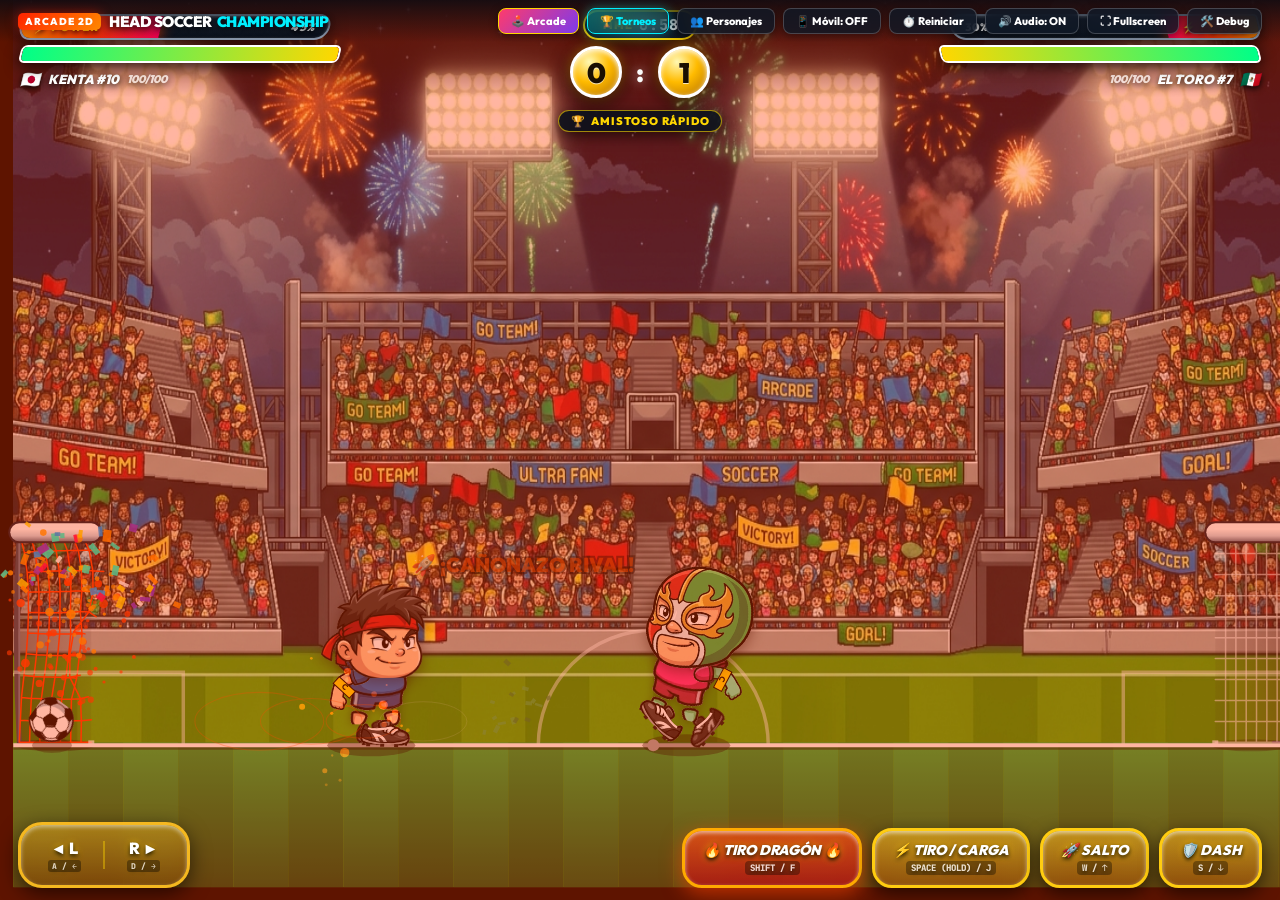
==== games/head-soccer/index.html @ 5e42bff2 "feat: Arcade Multiverse 3-en-1 (Pixel Arena Cars, Head Soccer, Shonen Smash)" ====
<!DOCTYPE html>
<html lang="es">
<head>
  <meta charset="UTF-8">
  <meta name="viewport" content="width=device-width, initial-scale=1.0, maximum-scale=1.0, user-scalable=no">
  <title>Head Soccer 2D — Authentic Arcade Championship</title>

  <!-- Google Fonts -->
  <link rel="preconnect" href="https://fonts.googleapis.com">
  <link rel="preconnect" href="https://fonts.gstatic.com" crossorigin>
  <link href="https://fonts.googleapis.com/css2?family=JetBrains+Mono:wght@700;900&family=Outfit:wght@400;600;700;800;900&display=swap" rel="stylesheet">

  <!-- Modular Stylesheets -->
  <link rel="stylesheet" href="css/variables.css?v=rework5">
  <link rel="stylesheet" href="css/layout.css?v=rework5">
  <link rel="stylesheet" href="css/stage.css?v=rework5">
  <link rel="stylesheet" href="css/inspector.css?v=rework5">
</head>
<body>

  <!-- TOP COMPACT APP HEADER -->
  <header class="arcade-header">
    <div class="brand-row">
      <span class="brand-badge-arcade">ARCADE 2D</span>
      <div class="brand-title-arcade">HEAD SOCCER <span>CHAMPIONSHIP</span></div>
    </div>

    <div class="header-actions">
      <button class="header-btn" id="btnGoArcadeHub" style="background:linear-gradient(135deg,#ff3b6b,#7c3aed);color:#fff;border-color:#ffd700;">🕹️ Arcade</button>
      <button class="header-btn highlight" id="btnOpenTournaments">🏆 Torneos</button>
      <button class="header-btn" id="btnOpenRoster">👥 Personajes</button>
      <button class="header-btn" id="btnToggleMobile">📱 Móvil: OFF</button>
      <button class="header-btn" id="btnRestartMatch">⏱️ Reiniciar</button>
      <button class="header-btn" id="audioToggleBtn">🔊 Audio: ON</button>
      <button class="header-btn" id="btnFullscreen">⛶ Fullscreen</button>
      <button class="header-btn" id="btnToggleDebug">🛠️ Debug</button>
    </div>
  </header>

  <!-- FULLSCREEN GAME VIEWPORT -->
  <div class="game-viewport-wrapper" id="gameViewport">
    <canvas id="gameCanvas"></canvas>

    <!-- AUTHENTIC ARCADE HUD OVERLAY -->
    <div class="arcade-hud-root">
      
      <!-- P1 STATUS (LEFT) -->
      <div class="hud-fighter-bar p1">
        <div class="winged-power-frame p1">
          <div class="power-fill-bar" id="p1PowerBar" style="width: 30%;"></div>
          <div class="power-label-overlay">
            <span style="color: #ffd700;">⚡ POWER</span>
            <span id="p1PowerPct" style="color: #fff;">30%</span>
          </div>
        </div>

        <div class="life-bar-frame p1">
          <div class="life-damage-ghost" id="p1DamageGhost"></div>
          <div class="life-fill-bar" id="p1LifeBar"></div>
        </div>

        <div class="hud-name-badge" id="p1Badge">
          <span class="char-flag-icon" id="p1Flag">🇯🇵</span>
          <span id="p1Name">KENTA #10</span>
          <span style="font-size: 11px; opacity: 0.7;" id="p1HpText">100/100</span>
        </div>
      </div>

      <!-- CENTER SCOREBOARD & MATCH TIMER -->
      <div class="arcade-center-board">
        <div class="match-clock-box">
          <span>TIME</span>
          <span id="matchClock" style="color: #fff;">0:60</span>
        </div>

        <div class="score-discs-row">
          <div class="score-disc" id="p1Score">0</div>
          <div class="score-colon">:</div>
          <div class="score-disc" id="rivalScore">0</div>
        </div>

        <div class="hud-tournament-pill" id="hudTournamentPill">
          <span class="tourn-icon">🏆</span>
          <span id="tournStatusText">AMISTOSO RÁPIDO</span>
        </div>
      </div>

      <!-- RIVAL STATUS (RIGHT) -->
      <div class="hud-fighter-bar rival">
        <div class="winged-power-frame rival">
          <div class="power-fill-bar" id="rivalPowerBar" style="width: 30%;"></div>
          <div class="power-label-overlay" style="flex-direction: row-reverse;">
            <span style="color: #ff3700;">⚡ POWER</span>
            <span id="rivalPowerPct" style="color: #fff;">30%</span>
          </div>
        </div>

        <div class="life-bar-frame rival">
          <div class="life-damage-ghost" id="rivalDamageGhost"></div>
          <div class="life-fill-bar" id="rivalLifeBar"></div>
        </div>

        <div class="hud-name-badge" id="rivalBadge" style="flex-direction: row-reverse;">
          <span class="char-flag-icon" id="rivalFlag">🇲🇽</span>
          <span id="rivalName">EL TORO #7</span>
          <span style="font-size: 11px; opacity: 0.7;" id="rivalHpText">100/100</span>
        </div>
      </div>

    </div>

    <!-- STATUS PILLS -->
    <div class="hud-status-pills">
      <div class="status-pill dizzy" id="pillDizzy">😵 ¡MAREADO / STUNNED!</div>
      <div class="status-pill knockdown" id="pillKnockdown">💫 ¡DERRIBO / KNOCKDOWN!</div>
    </div>

    <!-- GOAL & MATCH OVER BANNERS -->
    <div class="goal-banner-overlay" id="goalBanner">¡¡¡GOOOOOOOLAZO!!! 🔥</div>
    <div class="match-over-overlay" id="matchOverBanner">
      <div id="matchOverTitle">¡VICTORIA! 🏆</div>
      <div style="font-size: 18px; margin-top: 6px; color: #ffd700;" id="matchOverSub">Presiona espacio para continuar</div>
    </div>

    <!-- BOTTOM ARCADE ACTION BUTTONS (AUTHENTIC RETRO CABINET) -->
    <div class="arcade-bottom-controls">
      <!-- Movement Group (Left Golden Dual D-Pad) -->
      <div class="ctrl-group">
        <div class="arcade-dpad-golden">
          <button class="dpad-arrow-btn" id="btnMoveLeft">
            <span>◄ L</span>
            <span class="arrow-key-hint">A / ←</span>
          </button>
          <div class="dpad-divider"></div>
          <button class="dpad-arrow-btn" id="btnMoveRight">
            <span>R ►</span>
            <span class="arrow-key-hint">D / →</span>
          </button>
        </div>
      </div>

      <!-- Actions Group (Right Golden Arcade Buttons) -->
      <div class="ctrl-group">
        <button class="golden-arcade-btn super-btn" id="btnSuper">
          <span id="superBtnName">🔥 TIRO DRAGÓN</span>
          <span class="btn-key-badge">SHIFT / F</span>
        </button>
        <button class="golden-arcade-btn" id="btnKick">
          <span>⚡ TIRO / CARGA</span>
          <span class="btn-key-badge">SPACE (HOLD) / J</span>
        </button>
        <button class="golden-arcade-btn" id="btnJump">
          <span>🚀 SALTO</span>
          <span class="btn-key-badge">W / ↑</span>
        </button>
        <button class="golden-arcade-btn" id="btnDash">
          <span>🛡️ DASH</span>
          <span class="btn-key-badge">S / ↓</span>
        </button>
      </div>
    </div>

    <!-- FLOATING DEBUGGER PANEL (OPTIONAL PAIR-PROGRAMMING TOOLS) -->
    <div class="floating-debug-panel" id="floatingDebugPanel">
      <div class="debug-header">
        <span>🦴 SPINE RIG & HITBOX INSPECTOR</span>
        <button class="debug-close" id="btnCloseDebug">✕</button>
      </div>

      <div class="debug-section">
        <div class="debug-section-title">Capas de Depuración</div>
        <div class="debug-card">
          <div class="debug-row">
            <span>Hitboxes de Impacto</span>
            <label class="debug-switch">
              <input type="checkbox" id="dbgHitboxes">
              <span class="debug-slider-track"></span>
            </label>
          </div>
          <div class="debug-row">
            <span>Huesos Spine 2D (Diamonds)</span>
            <label class="debug-switch">
              <input type="checkbox" id="dbgBones">
              <span class="debug-slider-track"></span>
            </label>
          </div>
          <div class="debug-row">
            <span>Malla / Wireframe (Mesh)</span>
            <label class="debug-switch">
              <input type="checkbox" id="dbgMesh">
              <span class="debug-slider-track"></span>
            </label>
          </div>
          <div class="debug-row">
            <span>Rival CPU Activo</span>
            <label class="debug-switch">
              <input type="checkbox" id="dbgRival" checked>
              <span class="debug-slider-track"></span>
            </label>
          </div>
        </div>
      </div>

      <div class="debug-section">
        <div class="debug-section-title">Parámetros de Física</div>
        <div class="debug-card">
          <div class="debug-range-wrap">
            <div class="debug-range-header">
              <span>Tamaño Cabeza</span>
              <span id="dbgValHead">1.0x</span>
            </div>
            <input type="range" id="dbgSliderHead" min="0.7" max="1.5" step="0.05" value="1.0">
          </div>
          <div class="debug-range-wrap">
            <div class="debug-range-header">
              <span>Velocidad de Juego</span>
              <span id="dbgValSpeed">1.0x</span>
            </div>
            <input type="range" id="dbgSliderSpeed" min="0.2" max="2.0" step="0.1" value="1.0">
          </div>
        </div>
      </div>

      <div class="debug-section">
        <div class="debug-section-title">Propiedades de Porterías 🥅</div>
        <div class="debug-card">
          <div class="debug-row">
            <span>Estilo de Red</span>
            <select class="debug-select" id="dbgNetStyle">
              <option value="hexagon" selected>Hexagonal Champions 🏆</option>
              <option value="diamond">Malla Diamante Pro 💎</option>
              <option value="classic">Rejilla Clásica ⚽</option>
            </select>
          </div>
          <div class="debug-row">
            <span>Color de Red</span>
            <select class="debug-select" id="dbgNetColor">
              <option value="champions" selected>Plata Champions ✨</option>
              <option value="gold">Dorado Torneo 🥇</option>
              <option value="neon_cyan">Neón Arcade ⚡</option>
              <option value="classic">Blanco Estadio 🏟️</option>
            </select>
          </div>
          <div class="debug-row">
            <span>Sensores LED de Gol</span>
            <label class="debug-switch">
              <input type="checkbox" id="dbgGoalLed">
              <span class="debug-slider-track"></span>
            </label>
          </div>
          <div class="debug-row">
            <span>Línea Láser de Gol</span>
            <label class="debug-switch">
              <input type="checkbox" id="dbgGoalLaser">
              <span class="debug-slider-track"></span>
            </label>
          </div>
          <div class="debug-row">
            <span>Vibración de Postes</span>
            <label class="debug-switch">
              <input type="checkbox" id="dbgGoalVibe" checked>
              <span class="debug-slider-track"></span>
            </label>
          </div>
        </div>
      </div>
    </div>
  </div>

  <!-- CHARACTER SELECTION MODAL -->
  <div class="modal-backdrop" id="charSelectModal">
    <div class="char-select-dialog">
      <div class="char-select-header">
        <div class="char-select-title-group">
          <h2>🏆 ROSTER DE PERSONAJES</h2>
          <p>Selecciona tu delantero <b>Player 1</b> y tu <b>Rival CPU</b>. Cada uno cuenta con estadísticas y un Súper Tiro único.</p>
        </div>
        <button class="modal-close-btn" id="btnCloseRosterModal">✕</button>
      </div>

      <div class="roster-modal-grid" id="modalRosterGrid">
        <!-- Rendered dynamically by UIManager -->
      </div>
    </div>
  </div>

  <!-- TOURNAMENTS & GAME MODES MODAL -->
  <div class="modal-backdrop" id="tournamentModal">
    <div class="char-select-dialog tournament-dialog">
      <div class="char-select-header">
        <div class="char-select-title-group">
          <h2>🏆 MODOS DE TORNEO Y CAMPEONATO</h2>
          <p>Compite en la Copa Mundial con cuadro de eliminación, desafía la racha en Supervivencia o define en Gol de Oro.</p>
        </div>
        <button class="modal-close-btn" id="btnCloseTournModal">✕</button>
      </div>

      <!-- Mode Selection Tabs -->
      <div class="tourn-tabs-bar">
        <button class="tourn-tab-btn active" data-tab="copa">🏆 Copa Mundial</button>
        <button class="tourn-tab-btn" data-tab="survival">🔥 Supervivencia</button>
        <button class="tourn-tab-btn" data-tab="golden">⚡ Gol de Oro</button>
        <button class="tourn-tab-btn" data-tab="quick">⚽ Partido Rápido</button>
      </div>

      <!-- Tab 1: Copa Mundial (Bracket) -->
      <div class="tourn-tab-content active" id="tabContentCopa">
        <div class="bracket-stage-header">
          <div class="bracket-info-badge">
            <span id="bracketRoundTitle">ESTADO: CUARTOS DE FINAL</span>
            <span class="badge-sub">Gana 3 partidos consecutivos para coronarte Campeón Mundial</span>
          </div>
          <button class="tourn-action-btn pulse-glow" id="btnStartTournMatch">⚔️ ¡JUGAR PARTIDO! (CUARTOS)</button>
        </div>

        <div class="tournament-bracket-tree" id="bracketTreeRoot">
          <!-- Rendered dynamically by UIManager -->
        </div>
      </div>

      <!-- Tab 2: Supervivencia (Gauntlet) -->
      <div class="tourn-tab-content" id="tabContentSurvival">
        <div class="survival-view-card">
          <div class="survival-badge-large">🔥 MODO SUPERVIVENCIA</div>
          <p class="survival-desc">Enfréntate a una serie interminable de rivales. Tu vida <b>no se restaura completamente</b> entre partidos (+30 HP de bonificación por victoria). ¿Cuántos podrás vencer seguidos?</p>
          
          <div class="survival-stats-row">
            <div class="survival-stat-box">
              <span class="stat-num" id="survivalCurrentStreak">0</span>
              <span class="stat-lbl">RACHA ACTUAL</span>
            </div>
            <div class="survival-stat-box highlight">
              <span class="stat-num" id="survivalBestStreak">0</span>
              <span class="stat-lbl">MEJOR RÉCORD</span>
            </div>
            <div class="survival-stat-box">
              <span class="stat-num" id="survivalHpBonus">+30 HP</span>
              <span class="stat-lbl">BONUS VICTORIA</span>
            </div>
          </div>

          <button class="tourn-action-btn pulse-glow" id="btnStartSurvival">🔥 ¡COMENZAR DESAFÍO DE SUPERVIVENCIA!</button>
        </div>
      </div>

      <!-- Tab 3: Gol de Oro (Sudden Death) -->
      <div class="tourn-tab-content" id="tabContentGolden">
        <div class="survival-view-card">
          <div class="survival-badge-large" style="background: linear-gradient(135deg, #ffd700, #ff5500);">⚡ MUERTE SÚBITA / GOL DE ORO</div>
          <p class="survival-desc">¡Máxima adrenalina! Sin tiempo límite. <b>El primer jugador en anotar un gol gana instantáneamente el partido.</b> Cualquier error es la derrota.</p>
          <button class="tourn-action-btn pulse-glow" id="btnStartGoldenGoal" style="background: linear-gradient(135deg, #ff9100, #ff0055);">⚡ ¡INICIAR MUERTE SÚBITA!</button>
        </div>
      </div>

      <!-- Tab 4: Amistoso Rápido -->
      <div class="tourn-tab-content" id="tabContentQuick">
        <div class="survival-view-card">
          <div class="survival-badge-large" style="background: linear-gradient(135deg, #00f0ff, #0066ff);">⚽ AMISTOSO CLÁSICO ARCADE</div>
          <p class="survival-desc">Partido tradicional de 60 segundos. Prueba técnicas, combos aéreos, tiros especiales y entrena libremente contra cualquier rival.</p>
          <button class="tourn-action-btn" id="btnStartQuickMatch">⚽ JUGAR PARTIDO AMISTOSO</button>
        </div>
      </div>
    </div>
  </div>

  <!-- TROPHY CHAMPIONSHIP CELEBRATION MODAL -->
  <div class="modal-backdrop" id="trophyModal">
    <div class="trophy-celebration-dialog">
      <div class="trophy-icon-glow">🏆</div>
      <h1 class="trophy-title">¡¡¡CAMPEÓN DEL MUNDO!!!</h1>
      <p class="trophy-subtitle" id="trophySubtitle">Has conquistado la Gran Final del Torneo Head Soccer 2D</p>
      <div class="trophy-champion-badge" id="trophyChampBadge">
        <span class="trophy-flag" id="trophyFlag">🇯🇵</span>
        <span class="trophy-name" id="trophyName">KENTA #10</span>
      </div>
      <button class="trophy-claim-btn pulse-glow" id="btnClaimTrophy">⭐ ¡LEVANTAR LA COPA DORADA! ⭐</button>
    </div>
  </div>

  <!-- Main Game Bootstrap -->
  <script src="bundle.js"></script>
  <script>
    document.getElementById('btnGoArcadeHub')?.addEventListener('click', () => {
      if (window.parent && window.parent !== window) {
        window.parent.postMessage({ type: 'ARCADE_HUB_HOME' }, '*');
      } else {
        window.location.href = '../../index.html';
      }
    });
  </script>
</body>
</html>
---- games/head-soccer/css/variables.css ----
:root {
  --bg-dark: #080c14;
  --bg-panel: rgba(15, 23, 38, 0.94);
  --bg-card: rgba(22, 33, 52, 0.82);
  --border: rgba(255, 255, 255, 0.16);
  --border-focus: #00f0ff;
  --accent-cyan: #00f0ff;
  --accent-orange: #ff6b00;
  --accent-fire: #ff2200;
  --accent-green: #00ff88;
  --accent-yellow: #ffd700;
  --text: #ffffff;
  --text-muted: #94a3b8;
  --gold-glow: 0 0 25px rgba(255, 215, 0, 0.6);
  --cyan-glow: 0 0 25px rgba(0, 240, 255, 0.5);
  --fire-glow: 0 0 25px rgba(255, 55, 0, 0.6);
}

* {
  box-sizing: border-box;
  margin: 0;
  padding: 0;
  user-select: none;
  -webkit-user-select: none;
}

body {
  background: var(--bg-dark);
  color: var(--text);
  font-family: 'Outfit', -apple-system, BlinkMacSystemFont, 'Segoe UI', Roboto, sans-serif;
  height: 100vh;
  width: 100vw;
  overflow: hidden;
  display: flex;
  flex-direction: column;
}
---- games/head-soccer/css/layout.css ----
/* TOP APP HEADER (FLOATING TRANSPARENT OVERLAY) */
header.arcade-header {
  position: absolute;
  top: 0;
  left: 0;
  right: 0;
  height: 42px;
  background: linear-gradient(180deg, rgba(6, 10, 18, 0.8) 0%, rgba(6, 10, 18, 0) 100%);
  padding: 0 18px;
  display: flex;
  align-items: center;
  justify-content: space-between;
  z-index: 90;
  pointer-events: none;
}

.brand-row {
  display: flex;
  align-items: center;
  gap: 8px;
  pointer-events: auto;
}

.brand-badge-arcade {
  background: linear-gradient(135deg, #ff2200, #ff8800);
  color: #fff;
  font-weight: 900;
  font-size: 10px;
  padding: 2px 7px;
  border-radius: 5px;
  letter-spacing: 1px;
  text-transform: uppercase;
  box-shadow: 0 0 12px rgba(255, 34, 0, 0.5);
}

.brand-title-arcade {
  font-size: 15px;
  font-weight: 900;
  letter-spacing: -0.5px;
  display: flex;
  align-items: center;
  gap: 5px;
  color: #fff;
  text-shadow: 0 2px 6px rgba(0, 0, 0, 0.8);
}

.brand-title-arcade span {
  color: var(--accent-cyan);
}

.header-actions {
  display: flex;
  align-items: center;
  gap: 8px;
  pointer-events: auto;
}

.header-btn {
  background: rgba(16, 24, 38, 0.8);
  border: 1px solid rgba(255, 255, 255, 0.2);
  backdrop-filter: blur(8px);
  color: var(--text);
  padding: 5px 12px;
  border-radius: 8px;
  font-size: 11px;
  font-weight: 800;
  font-family: inherit;
  cursor: pointer;
  display: flex;
  align-items: center;
  gap: 5px;
  transition: all 0.15s ease;
  box-shadow: 0 2px 8px rgba(0, 0, 0, 0.4);
}

.header-btn:hover {
  background: rgba(255, 255, 255, 0.2);
  border-color: rgba(255, 255, 255, 0.4);
  transform: translateY(-1px);
}

.header-btn.highlight {
  background: linear-gradient(135deg, rgba(0, 240, 255, 0.35), rgba(0, 240, 255, 0.1));
  border-color: var(--accent-cyan);
  color: var(--accent-cyan);
  box-shadow: 0 0 12px rgba(0, 240, 255, 0.35);
}

.header-btn.highlight:hover {
  background: var(--accent-cyan);
  color: #000;
  box-shadow: 0 0 20px rgba(0, 240, 255, 0.6);
}

/* FULLSCREEN WORKSPACE (100% OF VIEWPORT) */
.game-viewport-wrapper {
  position: relative;
  width: 100vw;
  height: 100vh;
  overflow: hidden;
  background: #000;
}

canvas#gameCanvas {
  position: absolute;
  top: 0;
  left: 0;
  width: 100%;
  height: 100%;
  display: block;
}

/* FLOATING DEBUGGER PANEL (COLLAPSIBLE) */
.floating-debug-panel {
  position: absolute;
  top: 70px;
  right: 16px;
  width: 320px;
  background: rgba(13, 19, 30, 0.94);
  border: 1px solid var(--border);
  backdrop-filter: blur(14px);
  border-radius: 14px;
  padding: 14px;
  z-index: 120;
  box-shadow: 0 10px 35px rgba(0, 0, 0, 0.6);
  display: none;
  flex-direction: column;
  gap: 12px;
}

.floating-debug-panel.open {
  display: flex;
}

.debug-header {
  display: flex;
  justify-content: space-between;
  align-items: center;
  font-weight: 800;
  font-size: 13px;
  color: var(--accent-cyan);
  border-bottom: 1px solid rgba(255, 255, 255, 0.1);
  padding-bottom: 6px;
}

.debug-close {
  background: none;
  border: none;
  color: var(--text-muted);
  cursor: pointer;
  font-size: 16px;
}

.debug-close:hover {
  color: #fff;
}

.debug-toggle-row {
  display: flex;
  justify-content: space-between;
  align-items: center;
  font-size: 12px;
  font-weight: 600;
}

/* MODAL OVERLAY FOR CHARACTER SELECT */
.modal-backdrop {
  position: fixed;
  inset: 0;
  background: rgba(4, 7, 12, 0.88);
  backdrop-filter: blur(16px);
  display: none;
  align-items: center;
  justify-content: center;
  z-index: 200;
  padding: 24px;
  opacity: 0;
  pointer-events: none;
  transition: opacity 0.25s ease;
}

.modal-backdrop.open {
  display: flex;
  opacity: 1;
  pointer-events: auto;
}

.char-select-dialog {
  width: 100%;
  max-width: 1140px;
  max-height: 88vh;
  overflow-y: auto;
  background: rgba(15, 23, 38, 0.96);
  border: 1px solid rgba(255, 255, 255, 0.2);
  border-radius: 20px;
  box-shadow: 0 25px 60px rgba(0, 0, 0, 0.8);
  padding: 24px 30px;
  display: flex;
  flex-direction: column;
  gap: 20px;
  transform: scale(0.94);
  transition: transform 0.25s cubic-bezier(0.175, 0.885, 0.32, 1.275);
}

.char-select-dialog::-webkit-scrollbar {
  width: 8px;
}
.char-select-dialog::-webkit-scrollbar-track {
  background: rgba(0, 0, 0, 0.3);
  border-radius: 8px;
}
.char-select-dialog::-webkit-scrollbar-thumb {
  background: rgba(255, 215, 0, 0.4);
  border-radius: 8px;
}
.char-select-dialog::-webkit-scrollbar-thumb:hover {
  background: rgba(255, 215, 0, 0.75);
}

.modal-backdrop.open .char-select-dialog {
  transform: scale(1);
}

.char-select-header {
  display: flex;
  justify-content: space-between;
  align-items: center;
  border-bottom: 1px solid rgba(255, 255, 255, 0.12);
  padding-bottom: 14px;
}

.char-select-title-group h2 {
  font-size: 24px;
  font-weight: 900;
  letter-spacing: -0.5px;
  color: #fff;
}

.char-select-title-group p {
  font-size: 13px;
  color: var(--text-muted);
  margin-top: 2px;
}

.modal-close-btn {
  background: rgba(255, 255, 255, 0.08);
  border: 1px solid var(--border);
  color: #fff;
  font-size: 18px;
  width: 36px;
  height: 36px;
  border-radius: 50%;
  cursor: pointer;
  display: flex;
  align-items: center;
  justify-content: center;
  transition: all 0.15s;
}

.modal-close-btn:hover {
  background: rgba(255, 55, 0, 0.8);
  border-color: #ff3700;
  transform: scale(1.08);
}

/* ==========================================================================
   TOURNAMENTS & GAME MODES STYLING
   ========================================================================== */
.tournament-dialog {
  max-width: 1050px;
}

.tourn-tabs-bar {
  display: flex;
  gap: 10px;
  border-bottom: 2px solid rgba(255, 255, 255, 0.1);
  padding-bottom: 12px;
}

.tourn-tab-btn {
  background: rgba(255, 255, 255, 0.05);
  border: 1px solid rgba(255, 255, 255, 0.15);
  color: #ccc;
  font-family: inherit;
  font-size: 13px;
  font-weight: 800;
  padding: 8px 18px;
  border-radius: 10px;
  cursor: pointer;
  transition: all 0.2s ease;
}

.tourn-tab-btn:hover {
  background: rgba(255, 255, 255, 0.15);
  color: #fff;
}

.tourn-tab-btn.active {
  background: linear-gradient(135deg, rgba(255, 215, 0, 0.3), rgba(255, 100, 0, 0.2));
  border-color: #ffd700;
  color: #ffd700;
  box-shadow: 0 0 15px rgba(255, 215, 0, 0.35);
}

.tourn-tab-content {
  display: none;
  animation: fadeIn 0.25s ease-out;
}

.tourn-tab-content.active {
  display: block;
}

@keyframes fadeIn {
  from { opacity: 0; transform: translateY(6px); }
  to { opacity: 1; transform: translateY(0); }
}

.bracket-stage-header {
  display: flex;
  justify-content: space-between;
  align-items: center;
  margin-bottom: 18px;
  background: rgba(255, 255, 255, 0.03);
  padding: 12px 18px;
  border-radius: 12px;
  border: 1px solid rgba(255, 255, 255, 0.08);
}

.bracket-info-badge {
  display: flex;
  flex-direction: column;
  gap: 2px;
}

#bracketRoundTitle {
  font-size: 15px;
  font-weight: 900;
  color: #ffd700;
  letter-spacing: 0.5px;
}

.badge-sub {
  font-size: 11px;
  color: var(--text-muted);
}

.tourn-action-btn {
  background: linear-gradient(135deg, #00f0ff, #0066ff);
  border: 2px solid #ffffff;
  color: #fff;
  font-family: inherit;
  font-size: 14px;
  font-weight: 900;
  padding: 10px 22px;
  border-radius: 12px;
  cursor: pointer;
  box-shadow: 0 6px 20px rgba(0, 150, 255, 0.4);
  transition: all 0.2s cubic-bezier(0.175, 0.885, 0.32, 1.275);
}

.tourn-action-btn:hover {
  transform: scale(1.04);
  box-shadow: 0 8px 28px rgba(0, 240, 255, 0.6);
}

.tourn-action-btn.pulse-glow {
  animation: pulseButtonGlow 1.2s infinite alternate ease-in-out;
}

@keyframes pulseButtonGlow {
  from { filter: brightness(1) drop-shadow(0 0 6px rgba(0, 240, 255, 0.5)); }
  to { filter: brightness(1.2) drop-shadow(0 0 18px rgba(0, 240, 255, 0.9)); }
}

/* BRACKET TREE LAYOUT */
.tournament-bracket-tree {
  display: grid;
  grid-template-columns: 1fr 1fr 1fr;
  gap: 20px;
  background: rgba(6, 10, 18, 0.6);
  border-radius: 16px;
  padding: 20px;
  border: 1px solid rgba(255, 255, 255, 0.08);
}

.bracket-column {
  display: flex;
  flex-direction: column;
  gap: 12px;
}

.bracket-col-header {
  font-size: 12px;
  font-weight: 900;
  letter-spacing: 1.2px;
  color: var(--accent-cyan);
  text-align: center;
  border-bottom: 1px solid rgba(255, 255, 255, 0.1);
  padding-bottom: 6px;
}

.bracket-col-matches {
  display: flex;
  flex-direction: column;
  gap: 12px;
}

.bracket-col-matches.spread {
  justify-content: space-around;
  height: 100%;
}

.bracket-col-matches.centered {
  justify-content: center;
  align-items: center;
  height: 100%;
}

.bracket-match-card {
  background: rgba(18, 26, 42, 0.85);
  border: 1.5px solid rgba(255, 255, 255, 0.12);
  border-radius: 10px;
  padding: 8px 10px;
  display: flex;
  flex-direction: column;
  gap: 4px;
  box-shadow: 0 4px 14px rgba(0, 0, 0, 0.4);
}

.bracket-match-card.player-match {
  border-color: var(--accent-cyan);
  box-shadow: 0 0 16px rgba(0, 240, 255, 0.25);
}

.bracket-match-card.gold-border {
  border-color: #ffd700;
  box-shadow: 0 0 20px rgba(255, 215, 0, 0.3);
}

.bracket-team-slot {
  display: flex;
  align-items: center;
  justify-content: space-between;
  padding: 4px 8px;
  border-radius: 6px;
  background: rgba(255, 255, 255, 0.04);
  font-size: 12px;
  font-weight: 700;
}

.bracket-team-slot.placeholder {
  color: #666;
  font-style: italic;
}

.bracket-team-slot.is-user {
  background: rgba(0, 240, 255, 0.15);
  color: var(--accent-cyan);
}

.bracket-team-slot.winner {
  background: rgba(255, 215, 0, 0.2);
  font-weight: 900;
  color: #ffd700;
}

.slot-score {
  font-family: 'JetBrains Mono', monospace;
  font-size: 11px;
}

.bracket-vs-divider {
  font-size: 9px;
  font-weight: 900;
  text-align: center;
  color: #777;
  letter-spacing: 1px;
}

.bracket-vs-divider.gold {
  color: #ffd700;
}

.bracket-cup-symbol {
  font-size: 58px;
  text-align: center;
  margin-top: 14px;
  filter: drop-shadow(0 0 16px #ffd700);
  animation: floatCup 2s infinite ease-in-out alternate;
}

@keyframes floatCup {
  from { transform: translateY(0); }
  to { transform: translateY(-8px); }
}

/* SURVIVAL VIEW CARD */
.survival-view-card {
  display: flex;
  flex-direction: column;
  align-items: center;
  gap: 18px;
  text-align: center;
  padding: 24px;
  background: rgba(10, 16, 28, 0.6);
  border-radius: 16px;
  border: 1px solid rgba(255, 255, 255, 0.1);
}

.survival-badge-large {
  background: linear-gradient(135deg, #ff3700, #ff8800);
  color: #fff;
  font-size: 18px;
  font-weight: 900;
  font-style: italic;
  padding: 6px 20px;
  border-radius: 14px;
  box-shadow: 0 4px 18px rgba(255, 55, 0, 0.5);
}

.survival-desc {
  max-width: 620px;
  font-size: 13px;
  line-height: 1.6;
  color: #ddd;
}

.survival-stats-row {
  display: flex;
  gap: 24px;
}

.survival-stat-box {
  background: rgba(255, 255, 255, 0.05);
  border: 1px solid rgba(255, 255, 255, 0.12);
  border-radius: 12px;
  padding: 12px 24px;
  display: flex;
  flex-direction: column;
  align-items: center;
  gap: 4px;
  min-width: 140px;
}

.survival-stat-box.highlight {
  border-color: #ffd700;
  box-shadow: 0 0 14px rgba(255, 215, 0, 0.25);
}

.survival-stat-box .stat-num {
  font-size: 28px;
  font-weight: 900;
  font-family: 'JetBrains Mono', monospace;
  color: #fff;
}

.survival-stat-box.highlight .stat-num {
  color: #ffd700;
}

.survival-stat-box .stat-lbl {
  font-size: 10px;
  font-weight: 800;
  color: var(--text-muted);
  letter-spacing: 0.8px;
}

/* TROPHY CELEBRATION MODAL */
.trophy-celebration-dialog {
  display: flex;
  flex-direction: column;
  align-items: center;
  gap: 16px;
  background: radial-gradient(circle, rgba(30, 20, 5, 0.98) 0%, rgba(10, 8, 4, 0.98) 100%);
  border: 3px solid #ffd700;
  border-radius: 28px;
  padding: 40px;
  box-shadow: 0 0 80px rgba(255, 215, 0, 0.6), inset 0 0 40px rgba(255, 215, 0, 0.2);
  text-align: center;
  animation: scalePop 0.4s cubic-bezier(0.175, 0.885, 0.32, 1.275);
}

@keyframes scalePop {
  from { transform: scale(0.6); opacity: 0; }
  to { transform: scale(1); opacity: 1; }
}

.trophy-icon-glow {
  font-size: 88px;
  filter: drop-shadow(0 0 35px #ffd700);
  animation: floatCup 1.5s infinite ease-in-out alternate;
}

.trophy-title {
  font-size: 38px;
  font-weight: 900;
  font-style: italic;
  color: #fff;
  text-shadow: 0 0 20px #ffd700, 0 4px 0 #734c00;
  letter-spacing: 1px;
}

.trophy-subtitle {
  font-size: 14px;
  color: #ffd700;
}

.trophy-champion-badge {
  display: flex;
  align-items: center;
  gap: 10px;
  background: rgba(255, 215, 0, 0.15);
  border: 1.5px solid #ffd700;
  padding: 8px 24px;
  border-radius: 20px;
  font-size: 18px;
  font-weight: 900;
  color: #fff;
}

.trophy-claim-btn {
  background: linear-gradient(135deg, #ffd700, #ff8800);
  border: 2px solid #ffffff;
  color: #000;
  font-family: inherit;
  font-size: 16px;
  font-weight: 900;
  padding: 12px 32px;
  border-radius: 16px;
  cursor: pointer;
  box-shadow: 0 8px 25px rgba(255, 215, 0, 0.5);
  transition: transform 0.15s;
}

.trophy-claim-btn:hover {
  transform: scale(1.06);
}

/* ==========================================================================
   MOBILE PHONE MODE & TOUCH CONTROLS
   ========================================================================== */
body.mobile-mode .arcade-header,
@media (max-width: 900px), (max-height: 520px) {
  header.arcade-header {
    height: 36px;
    padding: 0 10px;
  }
  .brand-badge-arcade {
    display: none;
  }
  .brand-title-arcade {
    font-size: 12px;
  }
  .header-btn {
    padding: 4px 8px;
    font-size: 10px;
  }
  .hud-fighter-bar {
    width: 200px;
  }
  .winged-power-frame {
    width: 190px;
    height: 20px;
  }
  .life-bar-frame {
    width: 195px;
    height: 14px;
  }
  .power-label-overlay {
    font-size: 9px;
  }
  .hud-name-badge {
    font-size: 11px;
  }
  .arcade-center-board {
    transform: scale(0.85);
  }
  .arcade-bottom-controls {
    bottom: 8px;
    left: 10px;
    right: 10px;
  }
  .arcade-dpad-golden {
    border-radius: 20px;
    padding: 2px 4px;
  }
  .dpad-arrow-btn {
    padding: 12px 24px;
    font-size: 18px;
  }
  .golden-arcade-btn {
    padding: 12px 14px;
    font-size: 13px;
    min-width: 68px;
    border-radius: 16px;
  }
  .btn-key-badge, .arrow-key-hint {
    display: none;
  }
  .floating-debug-panel {
    display: none !important;
  }
}

/* HUD TOURNAMENT PILL */
.hud-tournament-pill {
  margin-top: 6px;
  background: rgba(10, 16, 28, 0.88);
  border: 1.5px solid rgba(255, 215, 0, 0.6);
  backdrop-filter: blur(8px);
  padding: 3px 12px;
  border-radius: 12px;
  display: flex;
  align-items: center;
  gap: 6px;
  font-size: 11px;
  font-weight: 900;
  color: #ffd700;
  letter-spacing: 0.8px;
  box-shadow: 0 4px 14px rgba(0, 0, 0, 0.6);
}
---- games/head-soccer/css/stage.css ----
/* ==========================================================================
   AUTHENTIC HEAD SOCCER ARCADE HUD & RETRO CABINET STYLING
   Modeled precisely after D&D Dream Head Soccer official arcade interface
   ========================================================================== */

.arcade-hud-root {
  position: absolute;
  top: 14px;
  left: 20px;
  right: 20px;
  display: flex;
  justify-content: space-between;
  align-items: flex-start;
  pointer-events: none;
  z-index: 50;
}

/* --------------------------------------------------------------------------
   FIGHTER STATUS BARS (LEFT P1 & RIGHT RIVAL)
   -------------------------------------------------------------------------- */
.hud-fighter-bar {
  display: flex;
  flex-direction: column;
  gap: 5px;
  width: 330px;
}

.hud-fighter-bar.p1 {
  align-items: flex-start;
}

.hud-fighter-bar.rival {
  align-items: flex-end;
}

/* WINGED POWER GAUGE (FEATHERED DRAGON/EAGLE WINGS) */
.winged-power-frame {
  position: relative;
  width: 310px;
  height: 26px;
  background: linear-gradient(180deg, #1e293b 0%, #0c121c 100%);
  border: 2.5px solid #94a3b8;
  border-radius: 14px;
  overflow: hidden;
  box-shadow: 0 4px 18px rgba(0, 0, 0, 0.7), inset 0 1px 3px rgba(255, 255, 255, 0.4);
  display: flex;
  align-items: center;
}

.winged-power-frame.p1 {
  transform: skewX(-14deg);
  border-top-left-radius: 4px;
}

.winged-power-frame.rival {
  transform: skewX(14deg);
  border-top-right-radius: 4px;
}

.power-fill-bar {
  position: absolute;
  top: 0;
  height: 100%;
  width: 30%;
  background: linear-gradient(90deg, #ff8800, #ff3700, #ff0055);
  transition: width 0.15s ease-out;
  box-shadow: 0 0 14px rgba(255, 68, 0, 0.9);
}

.hud-fighter-bar.p1 .power-fill-bar {
  left: 0;
}

.hud-fighter-bar.rival .power-fill-bar {
  right: 0;
  background: linear-gradient(-90deg, #ff8800, #ff3700, #ff0055);
}

.power-fill-bar.ready {
  background: linear-gradient(90deg, #fff700, #ff5500, #ff0055) !important;
  animation: powerReadyPulse 0.4s infinite alternate ease-in-out;
}

@keyframes powerReadyPulse {
  from { filter: brightness(1) drop-shadow(0 0 5px #ffd700); }
  to { filter: brightness(1.5) drop-shadow(0 0 16px #ff3700); }
}

.power-label-overlay {
  position: relative;
  z-index: 3;
  width: 100%;
  display: flex;
  justify-content: space-between;
  align-items: center;
  padding: 0 12px;
  font-family: 'Outfit', sans-serif;
  font-size: 11px;
  font-weight: 900;
  font-style: italic;
  letter-spacing: 1.2px;
  color: #ffffff;
  text-shadow: 0 2px 4px rgba(0, 0, 0, 0.9);
}

/* SLANTED TRAPEZOID LIFE BAR */
.life-bar-frame {
  position: relative;
  width: 320px;
  height: 18px;
  background: rgba(12, 16, 24, 0.85);
  border: 2px solid #ffffff;
  border-radius: 6px;
  overflow: hidden;
  box-shadow: 0 4px 14px rgba(0, 0, 0, 0.7);
}

.life-bar-frame.p1 {
  transform: skewX(-14deg);
}

.life-bar-frame.rival {
  transform: skewX(14deg);
}

.life-damage-ghost {
  position: absolute;
  top: 0;
  height: 100%;
  width: 100%;
  background: #ff0044;
  transition: width 0.35s ease-out;
}

.life-fill-bar {
  position: absolute;
  top: 0;
  height: 100%;
  width: 100%;
  background: linear-gradient(90deg, #00ff88 0%, #a6ff00 50%, #ffd700 100%);
  transition: width 0.15s ease-out, background 0.3s;
  box-shadow: 0 0 12px rgba(0, 255, 136, 0.6);
}

.hud-fighter-bar.p1 .life-fill-bar, .hud-fighter-bar.p1 .life-damage-ghost {
  left: 0;
}

.hud-fighter-bar.rival .life-fill-bar, .hud-fighter-bar.rival .life-damage-ghost {
  right: 0;
  background: linear-gradient(-90deg, #00ff88 0%, #a6ff00 50%, #ffd700 100%);
}

.hud-name-badge {
  display: flex;
  align-items: center;
  gap: 8px;
  font-family: 'Outfit', sans-serif;
  font-size: 13px;
  font-weight: 900;
  font-style: italic;
  color: #fff;
  text-shadow: 0 2px 6px rgba(0, 0, 0, 0.9);
  margin-top: 1px;
}

.char-flag-icon {
  font-size: 16px;
}

/* --------------------------------------------------------------------------
   CENTER SCOREBOARD & MATCH TIMER (AUTHENTIC D&D DREAM CLUSTER)
   -------------------------------------------------------------------------- */
.arcade-center-board {
  display: flex;
  flex-direction: column;
  align-items: center;
  gap: 6px;
  margin-top: -4px;
}

.match-clock-box {
  background: radial-gradient(circle at 50% 30%, #202b3d 0%, #0a0f17 100%);
  border: 2px solid #ffd700;
  padding: 3px 16px;
  border-radius: 20px;
  font-family: 'JetBrains Mono', monospace;
  font-size: 15px;
  font-weight: 900;
  color: #ffd700;
  letter-spacing: 1px;
  box-shadow: 0 4px 18px rgba(0, 0, 0, 0.7), 0 0 10px rgba(255, 215, 0, 0.4);
  display: flex;
  align-items: center;
  gap: 6px;
}

.match-clock-box span:first-child {
  font-family: 'Outfit', sans-serif;
  font-size: 11px;
  font-weight: 900;
  color: #ffaa00;
}

.score-discs-row {
  display: flex;
  align-items: center;
  gap: 14px;
}

.score-disc {
  width: 52px;
  height: 52px;
  border-radius: 50%;
  background: radial-gradient(circle at 35% 28%, #fff8b3 0%, #ffbb00 45%, #b36e00 100%);
  border: 3.5px solid #ffffff;
  box-shadow: 0 6px 20px rgba(0, 0, 0, 0.7), inset 0 2px 5px rgba(255, 255, 255, 0.9), 0 0 12px rgba(255, 187, 0, 0.5);
  display: flex;
  align-items: center;
  justify-content: center;
  font-family: 'Outfit', sans-serif;
  font-size: 28px;
  font-weight: 900;
  color: #1a0f00;
  text-shadow: 0 1px 0 rgba(255, 255, 255, 0.7);
}

.score-colon {
  font-size: 26px;
  font-weight: 900;
  color: #ffffff;
  text-shadow: 0 0 12px rgba(255, 255, 255, 0.7);
}

/* --------------------------------------------------------------------------
   STATUS PILLS (STUN / KNOCKDOWN)
   -------------------------------------------------------------------------- */
.hud-status-pills {
  position: absolute;
  top: 96px;
  left: 50%;
  transform: translateX(-50%);
  display: flex;
  gap: 8px;
  pointer-events: none;
}

.status-pill {
  padding: 6px 16px;
  border-radius: 20px;
  font-size: 13px;
  font-weight: 900;
  backdrop-filter: blur(8px);
  box-shadow: 0 4px 18px rgba(0, 0, 0, 0.6);
  display: none;
}

.status-pill.dizzy {
  background: rgba(0, 229, 255, 0.95);
  color: #000;
  border: 2px solid #ffffff;
  animation: pulsePill 0.35s infinite alternate;
}

.status-pill.knockdown {
  background: rgba(255, 0, 68, 0.95);
  color: #fff;
  border: 2px solid #ffffff;
  animation: pulsePill 0.35s infinite alternate;
}

@keyframes pulsePill {
  from { transform: scale(1); }
  to { transform: scale(1.08); }
}

/* --------------------------------------------------------------------------
   GOAL BANNER & MATCH OVER OVERLAYS
   -------------------------------------------------------------------------- */
.goal-banner-overlay {
  position: absolute;
  top: 40%;
  left: 50%;
  transform: translate(-50%, -50%) scale(0);
  font-size: 78px;
  font-weight: 900;
  font-style: italic;
  color: #fff;
  text-shadow: 0 0 40px #ffd700, 0 0 80px #ff3700, 0 8px 0 #801a00;
  letter-spacing: 2px;
  pointer-events: none;
  opacity: 0;
  transition: transform 0.35s cubic-bezier(0.175, 0.885, 0.32, 1.275), opacity 0.35s;
  z-index: 80;
  white-space: nowrap;
}

.goal-banner-overlay.show {
  transform: translate(-50%, -50%) scale(1);
  opacity: 1;
}

.match-over-overlay {
  position: absolute;
  top: 40%;
  left: 50%;
  transform: translate(-50%, -50%) scale(0);
  pointer-events: none;
  opacity: 0;
  transition: transform 0.4s ease, opacity 0.4s;
  z-index: 85;
  text-align: center;
  display: flex;
  flex-direction: column;
  align-items: center;
  gap: 12px;
}

.match-over-overlay.show {
  transform: translate(-50%, -50%) scale(1);
  opacity: 1;
  pointer-events: auto;
  cursor: pointer;
}

#matchOverTitle {
  font-size: 72px;
  font-weight: 900;
  font-style: italic;
  color: #fff;
  text-shadow: 
    0 1px 0 #d49b20,
    0 2px 0 #b37e10,
    0 3px 0 #946505,
    0 4px 0 #734c00,
    0 6px 15px rgba(0, 0, 0, 0.8),
    0 0 35px rgba(255, 215, 0, 0.7);
  letter-spacing: 2px;
}

#matchOverSub {
  font-size: 20px;
  font-weight: 800;
  color: #ffd700;
  text-shadow: 0 2px 4px rgba(0, 0, 0, 0.8);
  background: rgba(10, 15, 25, 0.88);
  backdrop-filter: blur(12px);
  padding: 10px 28px;
  border-radius: 24px;
  border: 1.5px solid rgba(255, 215, 0, 0.5);
  box-shadow: 0 8px 30px rgba(0, 0, 0, 0.7);
}

/* --------------------------------------------------------------------------
   AUTHENTIC GOLDEN RETRO ARCADE CONTROLS
   Positioned comfortably along the bottom floor, out of players' feet
   -------------------------------------------------------------------------- */
.arcade-bottom-controls {
  position: absolute;
  bottom: 12px;
  left: 18px;
  right: 18px;
  display: flex;
  justify-content: space-between;
  align-items: flex-end;
  pointer-events: none;
  z-index: 60;
}

.ctrl-group {
  display: flex;
  align-items: center;
  gap: 10px;
  pointer-events: auto;
}

/* GOLDEN D-PAD (LEFT MOVEMENT) */
.arcade-dpad-golden {
  display: flex;
  align-items: center;
  background: linear-gradient(180deg, rgba(240, 175, 30, 0.45) 0%, rgba(140, 75, 5, 0.55) 100%);
  border: 3px solid #f5b820;
  border-radius: 24px;
  padding: 3px 5px;
  box-shadow: 0 6px 20px rgba(0, 0, 0, 0.6), inset 0 2px 4px rgba(255, 255, 255, 0.5);
  backdrop-filter: blur(8px);
}

.dpad-arrow-btn {
  background: transparent;
  border: none;
  color: #fff;
  padding: 10px 22px;
  font-family: 'Outfit', sans-serif;
  font-size: 16px;
  font-weight: 900;
  cursor: pointer;
  display: flex;
  flex-direction: column;
  align-items: center;
  gap: 2px;
  border-radius: 18px;
  text-shadow: 0 2px 4px rgba(0, 0, 0, 0.9), 0 0 6px rgba(255, 200, 0, 0.7);
  transition: all 0.1s ease;
  user-select: none;
}

.dpad-arrow-btn:active, .dpad-arrow-btn.active {
  transform: scale(0.94);
  background: rgba(255, 215, 0, 0.35);
  box-shadow: inset 0 2px 8px rgba(0, 0, 0, 0.5);
}

.dpad-divider {
  width: 2px;
  height: 28px;
  background: rgba(255, 215, 0, 0.4);
}

.arrow-key-hint {
  font-family: 'JetBrains Mono', monospace;
  font-size: 8px;
  opacity: 0.75;
  background: rgba(0, 0, 0, 0.5);
  padding: 1px 4px;
  border-radius: 3px;
}

/* GOLDEN ARCADE ACTION BUTTONS (RIGHT) */
.golden-arcade-btn {
  background: linear-gradient(180deg, rgba(250, 185, 35, 0.6) 0%, rgba(160, 85, 10, 0.7) 100%);
  border: 3px solid #ffcc10;
  border-radius: 20px;
  color: #fff;
  padding: 10px 18px;
  font-family: 'Outfit', sans-serif;
  font-size: 14px;
  font-weight: 900;
  font-style: italic;
  cursor: pointer;
  display: flex;
  flex-direction: column;
  align-items: center;
  gap: 2px;
  min-width: 82px;
  box-shadow: 0 6px 18px rgba(0, 0, 0, 0.6), inset 0 2px 4px rgba(255, 255, 255, 0.6);
  backdrop-filter: blur(8px);
  text-shadow: 0 2px 4px rgba(0, 0, 0, 0.9), 0 0 8px rgba(255, 200, 0, 0.7);
  transition: all 0.1s ease;
  user-select: none;
}

.golden-arcade-btn:hover {
  filter: brightness(1.15);
  transform: translateY(-2px);
}

.golden-arcade-btn:active, .golden-arcade-btn.active {
  transform: translateY(2px) scale(0.95);
  background: linear-gradient(180deg, rgba(255, 215, 0, 0.85) 0%, rgba(200, 110, 15, 0.9) 100%);
  box-shadow: 0 2px 8px rgba(0, 0, 0, 0.8);
}

.golden-arcade-btn .btn-key-badge {
  font-family: 'JetBrains Mono', monospace;
  font-size: 9px;
  font-style: normal;
  opacity: 0.8;
  background: rgba(0, 0, 0, 0.45);
  padding: 1px 5px;
  border-radius: 4px;
}

/* SUPER BUTTON (SPECIAL FLAME GLOW) */
.golden-arcade-btn.super-btn {
  background: linear-gradient(180deg, rgba(255, 80, 20, 0.7) 0%, rgba(180, 20, 20, 0.8) 100%);
  border-color: #ffaa00;
  min-width: 140px;
  box-shadow: 0 6px 20px rgba(255, 68, 0, 0.6), inset 0 2px 4px rgba(255, 255, 255, 0.6);
}

.golden-arcade-btn.super-btn.ready {
  background: linear-gradient(180deg, #ffd700 0%, #ff3700 100%) !important;
  color: #000 !important;
  border-color: #ffffff !important;
  text-shadow: 0 1px 0 rgba(255, 255, 255, 0.6);
  animation: superReadyGlow 0.4s infinite alternate ease-in-out;
}

@keyframes superReadyGlow {
  from { transform: translateY(-2px) scale(1.02); box-shadow: 0 0 25px rgba(255, 215, 0, 0.8); }
  to { transform: translateY(-4px) scale(1.08); box-shadow: 0 0 45px rgba(255, 60, 0, 1.0); }
}

/* --------------------------------------------------------------------------
   CHARACTER SELECT MODAL
   -------------------------------------------------------------------------- */
.roster-modal-grid {
  display: grid;
  grid-template-columns: repeat(auto-fit, minmax(185px, 1fr));
  gap: 16px;
}

.modal-char-card {
  background: rgba(22, 33, 52, 0.92);
  border: 2px solid rgba(255, 255, 255, 0.16);
  border-radius: 16px;
  padding: 16px 14px;
  display: flex;
  flex-direction: column;
  align-items: center;
  gap: 10px;
  cursor: pointer;
  transition: all 0.2s ease;
  position: relative;
  overflow: hidden;
}

.modal-char-card:hover {
  border-color: rgba(255, 255, 255, 0.4);
  transform: translateY(-4px);
  box-shadow: 0 12px 30px rgba(0, 0, 0, 0.5);
}

.modal-char-card.active-p1 {
  border-color: var(--accent-cyan);
  box-shadow: 0 0 20px rgba(0, 240, 255, 0.4);
  background: rgba(0, 240, 255, 0.08);
}

.modal-char-card.active-rival {
  border-color: #ff3700;
  box-shadow: 0 0 20px rgba(255, 55, 0, 0.4);
  background: rgba(255, 55, 0, 0.08);
}

.modal-char-avatar-box {
  width: 90px;
  height: 90px;
  border-radius: 16px;
  background: rgba(0, 0, 0, 0.4);
  border: 1px solid rgba(255, 255, 255, 0.15);
  display: flex;
  align-items: center;
  justify-content: center;
  overflow: hidden;
}

.modal-char-avatar-box img {
  width: 90%;
  height: 90%;
  object-fit: contain;
  transition: transform 0.2s ease;
}

.modal-char-card:hover .modal-char-avatar-box img {
  transform: scale(1.1);
}

.modal-char-info {
  display: flex;
  flex-direction: column;
  align-items: center;
  gap: 2px;
  text-align: center;
}

.modal-char-name {
  font-size: 16px;
  font-weight: 800;
}

.modal-char-title {
  font-size: 11px;
  color: var(--text-muted);
}

.modal-super-badge {
  font-size: 11px;
  font-weight: 800;
  padding: 3px 8px;
  border-radius: 6px;
  background: rgba(255, 107, 0, 0.2);
  border: 1px solid rgba(255, 107, 0, 0.4);
  color: #ffaa00;
  margin-top: 4px;
}

.modal-stat-bars {
  width: 100%;
  display: flex;
  flex-direction: column;
  gap: 4px;
  margin-top: 4px;
}

.stat-line {
  display: flex;
  align-items: center;
  justify-content: space-between;
  font-size: 10px;
  color: #ccc;
  font-family: 'JetBrains Mono', monospace;
}

.stat-track {
  width: 75px;
  height: 5px;
  background: rgba(0, 0, 0, 0.4);
  border-radius: 3px;
  overflow: hidden;
}

.stat-fill {
  height: 100%;
  border-radius: 3px;
}

.modal-card-buttons {
  display: flex;
  gap: 6px;
  width: 100%;
  margin-top: 6px;
}

.btn-card-choose {
  flex: 1;
  padding: 6px;
  border-radius: 6px;
  font-size: 11px;
  font-weight: 800;
  font-family: inherit;
  cursor: pointer;
  border: 1px solid var(--border);
  background: rgba(255, 255, 255, 0.08);
  color: #fff;
  transition: all 0.15s;
}

.btn-card-choose.p1:hover, .btn-card-choose.p1.active {
  background: var(--accent-cyan);
  color: #000;
  border-color: var(--accent-cyan);
  box-shadow: 0 0 10px rgba(0, 240, 255, 0.5);
}

.btn-card-choose.rival:hover, .btn-card-choose.rival.active {
  background: #ff3700;
  color: #fff;
  border-color: #ff3700;
  box-shadow: 0 0 10px rgba(255, 55, 0, 0.5);
}
---- games/head-soccer/css/inspector.css ----
/* FLOATING DEBUGGER INTERNALS */
.debug-section {
  display: flex;
  flex-direction: column;
  gap: 8px;
}

.debug-section-title {
  font-size: 11px;
  text-transform: uppercase;
  color: var(--text-muted);
  font-weight: 700;
  letter-spacing: 0.8px;
}

.debug-card {
  background: rgba(22, 33, 52, 0.6);
  border: 1px solid var(--border);
  border-radius: 10px;
  padding: 10px;
  display: flex;
  flex-direction: column;
  gap: 8px;
}

.debug-row {
  display: flex;
  justify-content: space-between;
  align-items: center;
  font-size: 12px;
  font-weight: 600;
}

.debug-switch {
  position: relative;
  width: 36px;
  height: 20px;
}

.debug-switch input {
  opacity: 0;
  width: 0;
  height: 0;
}

.debug-slider-track {
  position: absolute;
  cursor: pointer;
  inset: 0;
  background-color: rgba(255, 255, 255, 0.15);
  border-radius: 20px;
  transition: .25s;
}

.debug-slider-track:before {
  position: absolute;
  content: "";
  height: 14px;
  width: 14px;
  left: 3px;
  bottom: 3px;
  background-color: white;
  border-radius: 50%;
  transition: .25s;
}

.debug-switch input:checked + .debug-slider-track {
  background-color: var(--accent-cyan);
}

.debug-switch input:checked + .debug-slider-track:before {
  transform: translateX(16px);
  background-color: #000;
}

.debug-range-wrap {
  display: flex;
  flex-direction: column;
  gap: 3px;
}

.debug-range-header {
  display: flex;
  justify-content: space-between;
  font-size: 11px;
  color: var(--text-muted);
}

.debug-range-wrap input[type=range] {
  accent-color: var(--accent-cyan);
  cursor: pointer;
}

.debug-select {
  background: rgba(15, 23, 42, 0.85);
  border: 1px solid var(--border);
  color: var(--text-main);
  border-radius: 6px;
  padding: 4px 8px;
  font-size: 11px;
  font-weight: 600;
  outline: none;
  cursor: pointer;
}
.debug-select:focus {
  border-color: var(--accent-cyan);
}
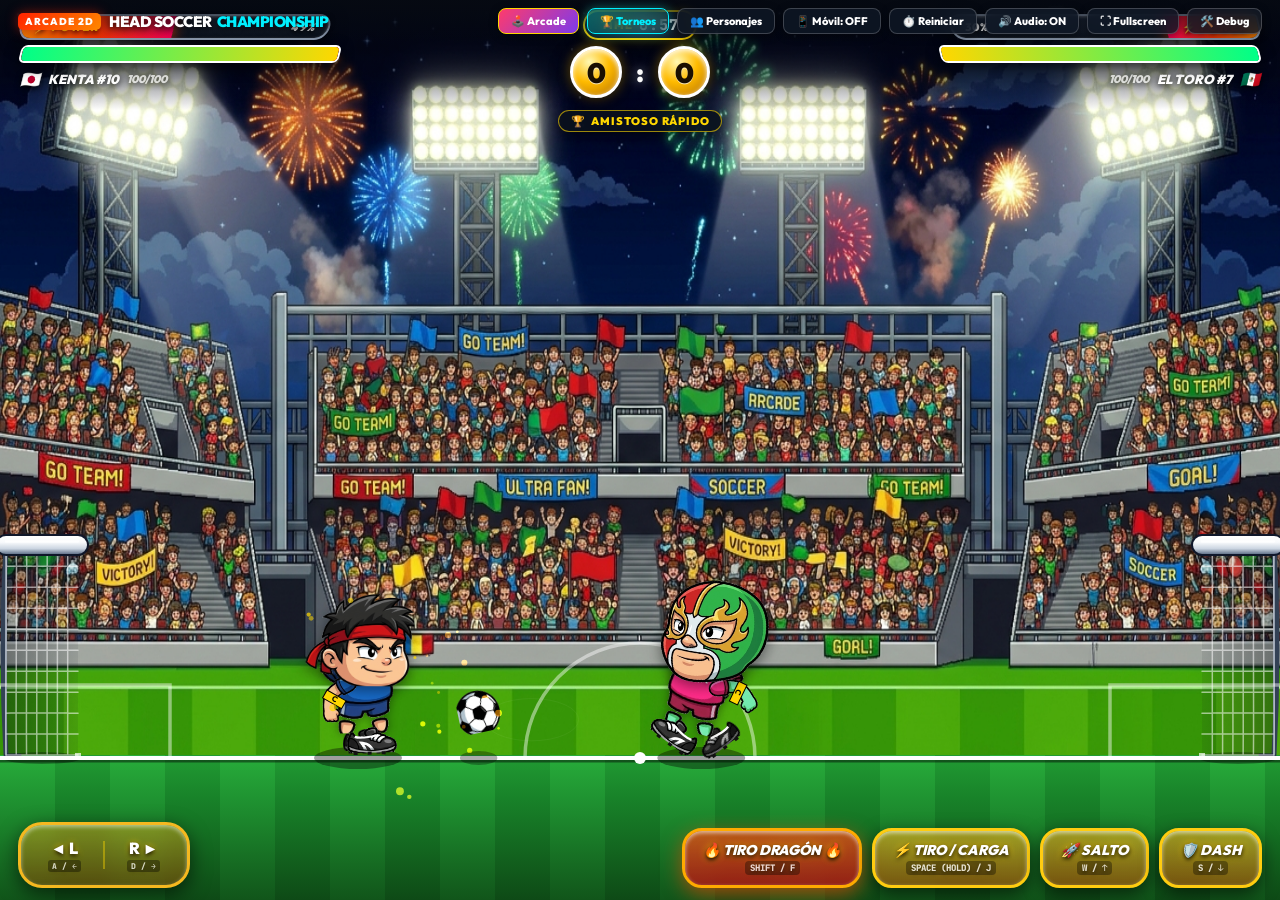
==== commit a52bb02e: "feat(mobile): make all 3 arcade games 100% responsive and touch-fluid with on-screen virtual control" ====
--- a/games/head-soccer/index.html
+++ b/games/head-soccer/index.html
@@ -2,7 +2,7 @@
 <html lang="es">
 <head>
   <meta charset="UTF-8">
-  <meta name="viewport" content="width=device-width, initial-scale=1.0, maximum-scale=1.0, user-scalable=no">
+  <meta name="viewport" content="width=device-width, initial-scale=1.0, maximum-scale=1.0, user-scalable=no, viewport-fit=cover">
   <title>Head Soccer 2D — Authentic Arcade Championship</title>
 
   <!-- Google Fonts -->
@@ -17,6 +17,10 @@
   <link rel="stylesheet" href="css/inspector.css?v=rework5">
 </head>
 <body>
+  <!-- BANNER ROTACIÓN EN MÓVIL VERTICAL -->
+  <div id="orientHintHS" class="orient-hint-hs" onclick="this.style.display='none'">
+    <span>📱 Gira la pantalla a horizontal para jugar mejor 🔄</span>
+  </div>
 
   <!-- TOP COMPACT APP HEADER -->
   <header class="arcade-header">
@@ -380,6 +384,10 @@
   <!-- Main Game Bootstrap -->
   <script src="bundle.js"></script>
   <script>
+    (function checkMobile(){
+      const isMob = ('ontouchstart' in window) || (navigator.maxTouchPoints > 0) || (window.innerWidth <= 900);
+      if (isMob) document.body.classList.add('mobile-mode');
+    })();
     document.getElementById('btnGoArcadeHub')?.addEventListener('click', () => {
       if (window.parent && window.parent !== window) {
         window.parent.postMessage({ type: 'ARCADE_HUB_HOME' }, '*');
--- a/games/head-soccer/css/layout.css
+++ b/games/head-soccer/css/layout.css
@@ -638,68 +638,137 @@
 }
 
 /* ==========================================================================
-   MOBILE PHONE MODE & TOUCH CONTROLS
+   MOBILE PHONE MODE & TOUCH CONTROLS (100% FLUIDO Y RESPONSIVO)
    ========================================================================== */
+canvas#gameCanvas,
+.arcade-bottom-controls,
+.arcade-bottom-controls * {
+  touch-action: none !important;
+  user-select: none;
+  -webkit-user-select: none;
+}
+
 body.mobile-mode .arcade-header,
 @media (max-width: 900px), (max-height: 520px) {
   header.arcade-header {
-    height: 36px;
-    padding: 0 10px;
+    height: 38px;
+    padding: 0 8px;
+    gap: 6px;
   }
   .brand-badge-arcade {
     display: none;
   }
   .brand-title-arcade {
-    font-size: 12px;
+    font-size: 11px;
+    letter-spacing: 0.5px;
+  }
+  .header-actions {
+    gap: 4px;
+    flex-wrap: nowrap;
+    overflow-x: auto;
   }
   .header-btn {
-    padding: 4px 8px;
+    padding: 4px 7px;
     font-size: 10px;
+    white-space: nowrap;
+  }
+  #btnToggleDebug, #btnToggleMobile {
+    display: none !important;
   }
   .hud-fighter-bar {
-    width: 200px;
+    width: clamp(140px, 26vw, 200px);
   }
   .winged-power-frame {
-    width: 190px;
-    height: 20px;
+    width: 100%;
+    height: 18px;
   }
   .life-bar-frame {
-    width: 195px;
-    height: 14px;
+    width: 100%;
+    height: 12px;
   }
   .power-label-overlay {
-    font-size: 9px;
+    font-size: 8.5px;
   }
   .hud-name-badge {
-    font-size: 11px;
+    font-size: 10px;
   }
   .arcade-center-board {
-    transform: scale(0.85);
+    transform: scale(0.78);
   }
   .arcade-bottom-controls {
-    bottom: 8px;
-    left: 10px;
-    right: 10px;
+    bottom: calc(6px + env(safe-area-inset-bottom, 0px));
+    left: calc(6px + env(safe-area-inset-left, 0px));
+    right: calc(6px + env(safe-area-inset-right, 0px));
   }
   .arcade-dpad-golden {
     border-radius: 20px;
     padding: 2px 4px;
   }
   .dpad-arrow-btn {
-    padding: 12px 24px;
-    font-size: 18px;
+    padding: 10px 18px;
+    font-size: 16px;
+  }
+  .arcade-bottom-controls .ctrl-group:last-child {
+    display: grid;
+    grid-template-columns: repeat(2, auto);
+    gap: 6px;
   }
   .golden-arcade-btn {
-    padding: 12px 14px;
-    font-size: 13px;
-    min-width: 68px;
-    border-radius: 16px;
+    padding: 8px 11px;
+    font-size: 11.5px;
+    min-width: 62px;
+    border-radius: 14px;
+  }
+  .golden-arcade-btn.super-btn {
+    grid-column: span 2;
+    padding: 6px 10px;
+    font-size: 12px;
   }
   .btn-key-badge, .arrow-key-hint {
     display: none;
   }
   .floating-debug-panel {
     display: none !important;
+  }
+  .char-select-dialog, .tournament-bracket-dialog {
+    max-height: 90dvh;
+    padding: 14px;
+  }
+  .char-grid-select {
+    grid-template-columns: repeat(auto-fill, minmax(130px, 1fr));
+    gap: 8px;
+  }
+}
+
+/* Orientation Hint Banner */
+.orient-hint-hs {
+  position: fixed;
+  top: 44px;
+  left: 50%;
+  transform: translateX(-50%);
+  z-index: 150;
+  background: rgba(10, 16, 28, 0.94);
+  border: 1.5px solid #ffd700;
+  border-radius: 999px;
+  padding: 5px 14px;
+  font-size: 11.5px;
+  font-weight: 700;
+  color: #ffd700;
+  box-shadow: 0 4px 18px rgba(0, 0, 0, 0.7);
+  display: none;
+  align-items: center;
+  gap: 6px;
+  cursor: pointer;
+  animation: pulseOrientHS 2s infinite ease-in-out;
+}
+@keyframes pulseOrientHS {
+  0%, 100% { opacity: 0.95; transform: translateX(-50%) scale(1); }
+  50% { opacity: 1; transform: translateX(-50%) scale(1.04); }
+}
+
+@media (orientation: portrait) and (max-width: 900px) {
+  .orient-hint-hs {
+    display: flex;
   }
 }
 
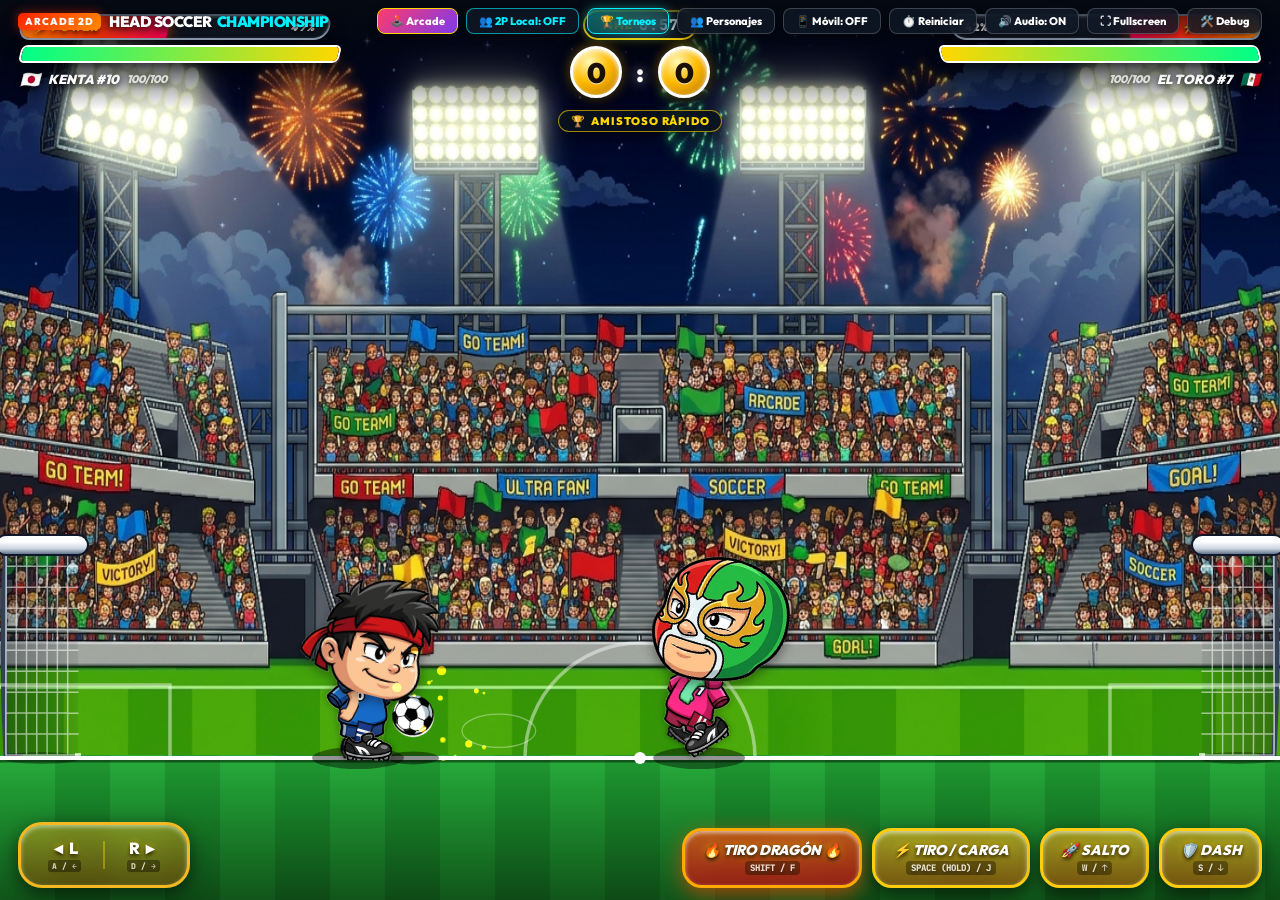
==== commit 05574337: "feat(head-soccer): sync 2P local mode, HD character sprites, enhanced physics and AI from head-socce" ====
--- a/games/head-soccer/index.html
+++ b/games/head-soccer/index.html
@@ -31,6 +31,7 @@
 
     <div class="header-actions">
       <button class="header-btn" id="btnGoArcadeHub" style="background:linear-gradient(135deg,#ff3b6b,#7c3aed);color:#fff;border-color:#ffd700;">🕹️ Arcade</button>
+      <button class="header-btn" id="btnToggle2P" style="border-color: rgba(0, 240, 255, 0.6); color: #00f0ff; font-weight: 800;">👥 2P Local: OFF</button>
       <button class="header-btn highlight" id="btnOpenTournaments">🏆 Torneos</button>
       <button class="header-btn" id="btnOpenRoster">👥 Personajes</button>
       <button class="header-btn" id="btnToggleMobile">📱 Móvil: OFF</button>
@@ -302,6 +303,7 @@
       <!-- Mode Selection Tabs -->
       <div class="tourn-tabs-bar">
         <button class="tourn-tab-btn active" data-tab="copa">🏆 Copa Mundial</button>
+        <button class="tourn-tab-btn" data-tab="local2p">👥 1 vs 1 Local</button>
         <button class="tourn-tab-btn" data-tab="survival">🔥 Supervivencia</button>
         <button class="tourn-tab-btn" data-tab="golden">⚡ Gol de Oro</button>
         <button class="tourn-tab-btn" data-tab="quick">⚽ Partido Rápido</button>
@@ -322,7 +324,42 @@
         </div>
       </div>
 
-      <!-- Tab 2: Supervivencia (Gauntlet) -->
+      <!-- Tab 2: 1 vs 1 Local Multiplayer -->
+      <div class="tourn-tab-content" id="tabContentLocal2p">
+        <div class="survival-view-card">
+          <div class="survival-badge-large" style="background: linear-gradient(135deg, #00f0ff, #ff0077);">👥 1 VS 1 MULTIJUGADOR LOCAL</div>
+          <p class="survival-desc">¡Enfréntate a un amigo en el mismo teclado o con 2 mandos / gamepads de consola (Xbox / PlayStation)!</p>
+          
+          <div class="two-player-controls-guide" style="display: grid; grid-template-columns: 1fr 1fr; gap: 16px; margin: 18px 0; text-align: left;">
+            <div style="background: rgba(0, 240, 255, 0.08); border: 1px solid rgba(0, 240, 255, 0.35); border-radius: 12px; padding: 14px;">
+              <div style="color: #00f0ff; font-weight: 800; font-size: 15px; margin-bottom: 8px;">⭐ JUGADOR 1 (Izquierda)</div>
+              <div style="font-size: 13px; color: #ddd; line-height: 1.6;">
+                • <b>Moverse</b>: <kbd style="background: #222; border: 1px solid #555; padding: 2px 6px; border-radius: 4px;">A</kbd> / <kbd style="background: #222; border: 1px solid #555; padding: 2px 6px; border-radius: 4px;">D</kbd><br>
+                • <b>Salto / Cabeza</b>: <kbd style="background: #222; border: 1px solid #555; padding: 2px 6px; border-radius: 4px;">W</kbd><br>
+                • <b>Dash / Deslizar</b>: <kbd style="background: #222; border: 1px solid #555; padding: 2px 6px; border-radius: 4px;">S</kbd><br>
+                • <b>Tiro / Carga</b>: <kbd style="background: #222; border: 1px solid #555; padding: 2px 6px; border-radius: 4px;">Espacio</kbd> / <kbd style="background: #222; border: 1px solid #555; padding: 2px 6px; border-radius: 4px;">J</kbd><br>
+                • <b>Súper Tiro</b>: <kbd style="background: #222; border: 1px solid #555; padding: 2px 6px; border-radius: 4px;">Shift Izq</kbd> / <kbd style="background: #222; border: 1px solid #555; padding: 2px 6px; border-radius: 4px;">F</kbd><br>
+                • <b>Gamepad</b>: Mando 1 (Stick / D-pad + A / B / Y)
+              </div>
+            </div>
+            <div style="background: rgba(255, 55, 0, 0.08); border: 1px solid rgba(255, 55, 0, 0.35); border-radius: 12px; padding: 14px;">
+              <div style="color: #ff3700; font-weight: 800; font-size: 15px; margin-bottom: 8px;">🎮 JUGADOR 2 (Derecha)</div>
+              <div style="font-size: 13px; color: #ddd; line-height: 1.6;">
+                • <b>Moverse</b>: <kbd style="background: #222; border: 1px solid #555; padding: 2px 6px; border-radius: 4px;">←</kbd> / <kbd style="background: #222; border: 1px solid #555; padding: 2px 6px; border-radius: 4px;">→</kbd> o Numpad 4/6<br>
+                • <b>Salto / Cabeza</b>: <kbd style="background: #222; border: 1px solid #555; padding: 2px 6px; border-radius: 4px;">↑</kbd> o Numpad 8<br>
+                • <b>Dash / Deslizar</b>: <kbd style="background: #222; border: 1px solid #555; padding: 2px 6px; border-radius: 4px;">↓</kbd> o Numpad 2<br>
+                • <b>Tiro / Carga</b>: <kbd style="background: #222; border: 1px solid #555; padding: 2px 6px; border-radius: 4px;">Enter</kbd> / <kbd style="background: #222; border: 1px solid #555; padding: 2px 6px; border-radius: 4px;">L</kbd><br>
+                • <b>Súper Tiro</b>: <kbd style="background: #222; border: 1px solid #555; padding: 2px 6px; border-radius: 4px;">Shift Der</kbd> / <kbd style="background: #222; border: 1px solid #555; padding: 2px 6px; border-radius: 4px;">P</kbd><br>
+                • <b>Gamepad</b>: Mando 2 (Stick / D-pad + A / B / Y)
+              </div>
+            </div>
+          </div>
+
+          <button class="tourn-action-btn pulse-glow" id="btnStartLocal2P" style="background: linear-gradient(135deg, #00f0ff, #ff0077);">👥 ¡COMENZAR PARTIDO 1 VS 1 LOCAL!</button>
+        </div>
+      </div>
+
+      <!-- Tab 3: Supervivencia (Gauntlet) -->
       <div class="tourn-tab-content" id="tabContentSurvival">
         <div class="survival-view-card">
           <div class="survival-badge-large">🔥 MODO SUPERVIVENCIA</div>
@@ -347,7 +384,7 @@
         </div>
       </div>
 
-      <!-- Tab 3: Gol de Oro (Sudden Death) -->
+      <!-- Tab 4: Gol de Oro (Sudden Death) -->
       <div class="tourn-tab-content" id="tabContentGolden">
         <div class="survival-view-card">
           <div class="survival-badge-large" style="background: linear-gradient(135deg, #ffd700, #ff5500);">⚡ MUERTE SÚBITA / GOL DE ORO</div>
@@ -356,7 +393,7 @@
         </div>
       </div>
 
-      <!-- Tab 4: Amistoso Rápido -->
+      <!-- Tab 5: Amistoso Rápido -->
       <div class="tourn-tab-content" id="tabContentQuick">
         <div class="survival-view-card">
           <div class="survival-badge-large" style="background: linear-gradient(135deg, #00f0ff, #0066ff);">⚽ AMISTOSO CLÁSICO ARCADE</div>
@@ -384,10 +421,6 @@
   <!-- Main Game Bootstrap -->
   <script src="bundle.js"></script>
   <script>
-    (function checkMobile(){
-      const isMob = ('ontouchstart' in window) || (navigator.maxTouchPoints > 0) || (window.innerWidth <= 900);
-      if (isMob) document.body.classList.add('mobile-mode');
-    })();
     document.getElementById('btnGoArcadeHub')?.addEventListener('click', () => {
       if (window.parent && window.parent !== window) {
         window.parent.postMessage({ type: 'ARCADE_HUB_HOME' }, '*');
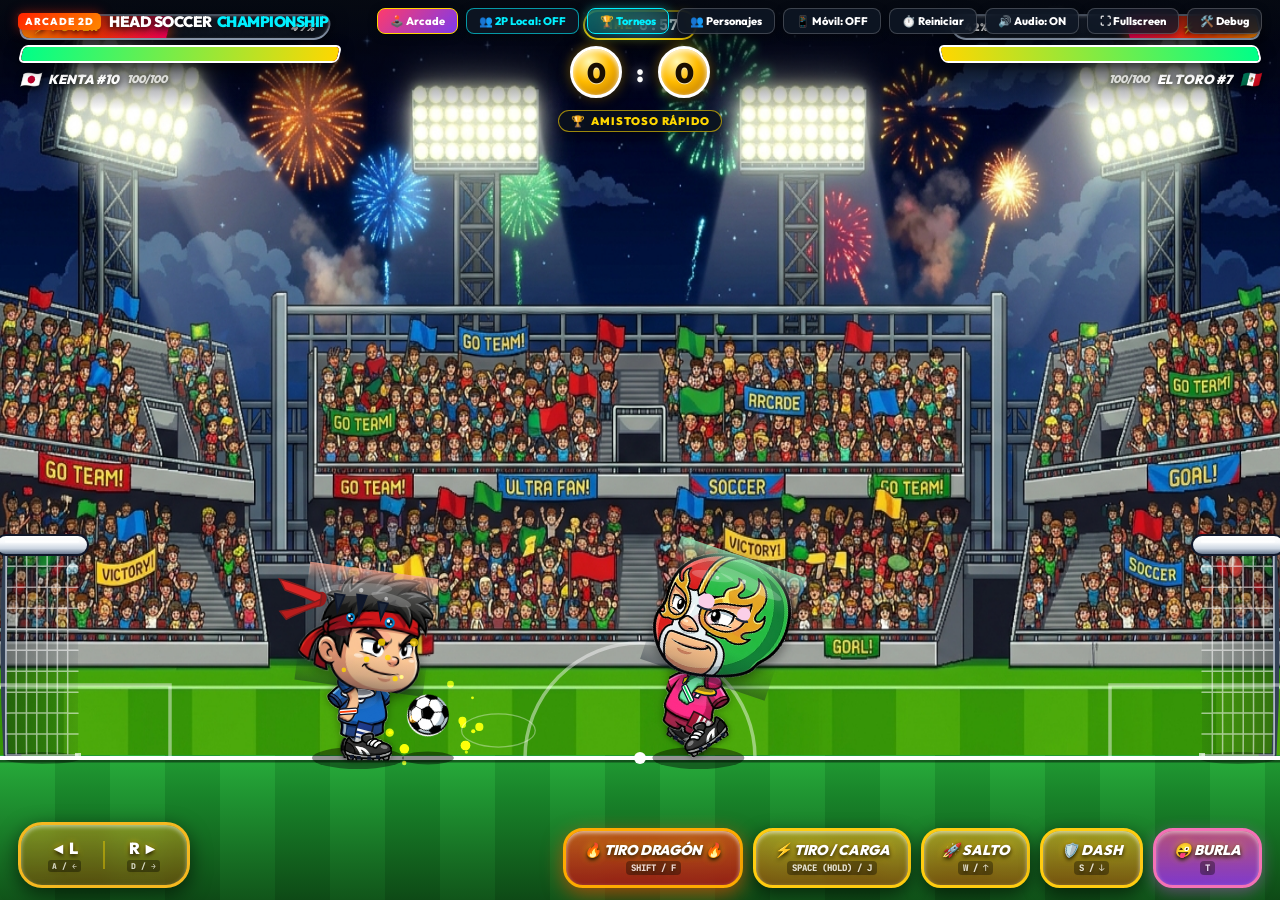
==== commit 7a56cc31: "feat(head-soccer): sync taunt system, HD character sprites, shrink power-up and super shot updates f" ====
--- a/games/head-soccer/index.html
+++ b/games/head-soccer/index.html
@@ -162,6 +162,10 @@
           <span>🛡️ DASH</span>
           <span class="btn-key-badge">S / ↓</span>
         </button>
+        <button class="golden-arcade-btn taunt-btn" id="btnTaunt">
+          <span>😜 BURLA</span>
+          <span class="btn-key-badge">T</span>
+        </button>
       </div>
     </div>
 
--- a/games/head-soccer/css/stage.css
+++ b/games/head-soccer/css/stage.css
@@ -492,6 +492,18 @@
   to { transform: translateY(-4px) scale(1.08); box-shadow: 0 0 45px rgba(255, 60, 0, 1.0); }
 }
 
+/* TAUNT BUTTON (CHEERFUL ARCADE VIOLET) */
+.golden-arcade-btn.taunt-btn {
+  background: linear-gradient(180deg, rgba(236, 72, 153, 0.75) 0%, rgba(147, 51, 234, 0.85) 100%);
+  border-color: #f472b6;
+  box-shadow: 0 4px 15px rgba(217, 70, 239, 0.4), inset 0 2px 4px rgba(255, 255, 255, 0.5);
+}
+
+.golden-arcade-btn.taunt-btn:hover {
+  background: linear-gradient(180deg, rgba(244, 114, 182, 0.9) 0%, rgba(168, 85, 247, 0.95) 100%);
+  box-shadow: 0 6px 22px rgba(217, 70, 239, 0.65), inset 0 2px 4px rgba(255, 255, 255, 0.8);
+}
+
 /* --------------------------------------------------------------------------
    CHARACTER SELECT MODAL
    -------------------------------------------------------------------------- */
